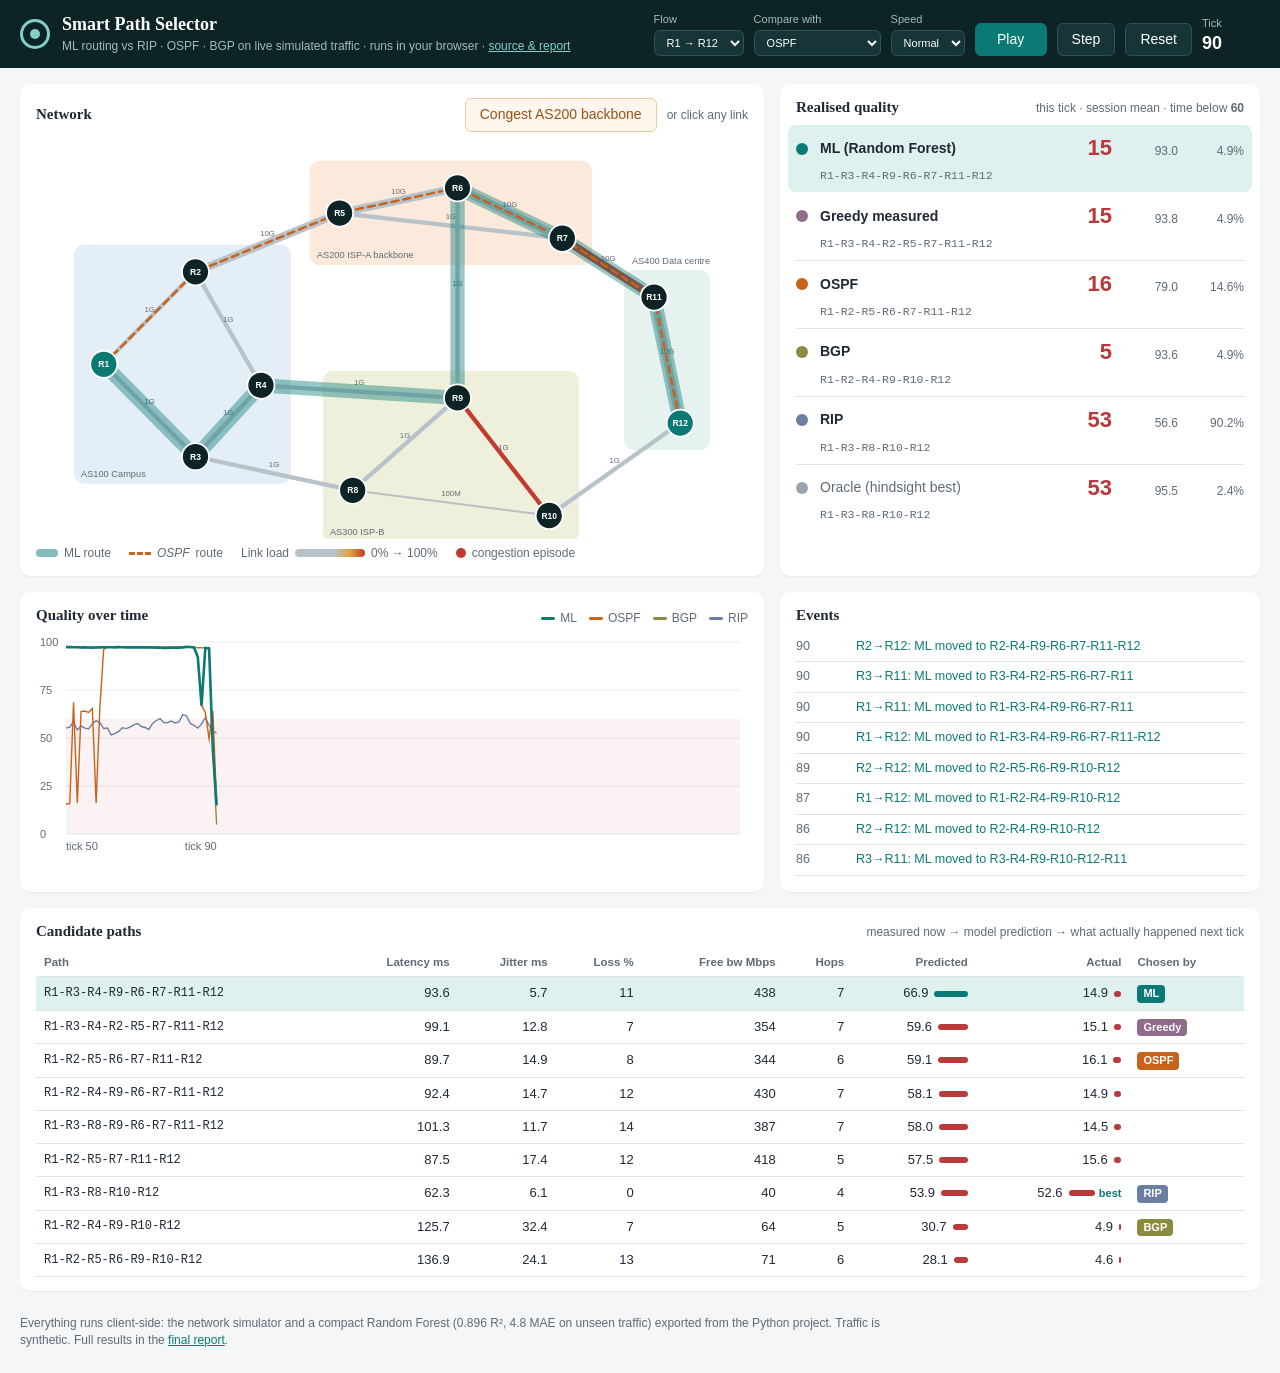
==== index.html @ cd4e0105 "Published the live dashboard from 7b8ee33" ====
<!doctype html>
<html lang="en">
<head>
  <meta charset="utf-8">
  <meta name="viewport" content="width=device-width, initial-scale=1">
  <title>Smart Path Selector · Live</title>
  <link rel="stylesheet" href="style.css">
</head>
<body>
  <header class="bar">
    <div class="brand">
      <span class="logo" aria-hidden="true"></span>
      <div>
        <h1>Smart Path Selector</h1>
        <p>ML routing vs RIP · OSPF · BGP on live simulated traffic · runs in your browser · <a href="https://github.com/K-RANGARAJAN/smart-path-selector">source &amp; report</a></p>
      </div>
    </div>
    <div class="controls">
      <label>Flow
        <select id="flow"></select>
      </label>
      <label>Compare with
        <select id="compare">
          <option>OSPF</option><option>BGP</option><option>RIP</option><option>Greedy measured</option>
        </select>
      </label>
      <label>Speed
        <select id="speed">
          <option value="900">Slow</option><option value="400" selected>Normal</option><option value="120">Fast</option>
        </select>
      </label>
      <button id="play" class="primary" type="button">Play</button>
      <button id="step" type="button">Step</button>
      <button id="reset" type="button" title="Restart with new random traffic">Reset</button>
      <div class="tick"><span>Tick</span><strong id="tick">–</strong></div>
    </div>
  </header>

  <main>
    <section class="card topo">
      <div class="card-head">
        <h2>Network</h2>
        <div class="head-actions">
          <button id="congest-backbone" class="warn" type="button">Congest AS200 backbone</button>
          <span class="hint">or click any link</span>
        </div>
      </div>
      <svg id="topology" viewBox="0 0 1000 560" role="img" aria-label="Network topology with link utilisation"></svg>
      <div class="legend">
        <span><i class="swatch ml"></i>ML route</span>
        <span><i class="swatch cmp"></i><em id="cmp-name">OSPF</em> route</span>
        <span class="scale">Link load <i class="grad"></i> 0% → 100%</span>
        <span><i class="pulse"></i>congestion episode</span>
      </div>
    </section>

    <section class="card board">
      <div class="card-head"><h2>Realised quality</h2><span class="hint">this tick · session mean · time below <b id="poor-th">60</b></span></div>
      <div id="scoreboard"></div>
    </section>

    <section class="card chart">
      <div class="card-head"><h2>Quality over time</h2><div id="chart-legend" class="chart-legend"></div></div>
      <canvas id="chart" height="220"></canvas>
    </section>

    <section class="card events">
      <div class="card-head"><h2>Events</h2></div>
      <ol id="events"></ol>
    </section>

    <section class="card paths">
      <div class="card-head"><h2>Candidate paths</h2><span class="hint">measured now → model prediction → what actually happened next tick</span></div>
      <div class="table-wrap">
        <table>
          <thead><tr>
            <th>Path</th><th class="num">Latency ms</th><th class="num">Jitter ms</th><th class="num">Loss %</th>
            <th class="num">Free bw Mbps</th><th class="num">Hops</th><th class="num">Predicted</th><th class="num">Actual</th><th>Chosen by</th>
          </tr></thead>
          <tbody id="candidates"></tbody>
        </table>
      </div>
    </section>
  </main>
  
  <footer class="site-note">
    Everything runs client-side: the network simulator and a compact Random Forest (0.896 R², 4.8 MAE on unseen traffic)
    exported from the Python project. Traffic is synthetic. Full results in the
    <a href="https://github.com/K-RANGARAJAN/smart-path-selector/blob/main/docs/Final_Report.md">final report</a>.
  </footer>
  <script>window.SMARTPATH_STATIC = true;</script>
  <script src="sim.js"></script>
  
  <script src="app.js"></script>
</body>
</html>
---- style.css ----
:root {
  --ink: #1f2933; --muted: #5f6b76; --line: #dfe4e8; --bg: #f4f6f7; --card: #ffffff;
  --teal: #0b7a75; --teal-soft: #dff1ef; --amber: #d9822b; --red: #b83a3a;
  --ml: #0b7a75; --greedy: #8e6c8a; --ospf: #c9621a; --bgp: #8c8a3e; --rip: #6b7fa3; --oracle: #9aa5b1;
  --night: #0e2326;
}
* { box-sizing: border-box; }
body { margin: 0; font: 14px/1.4 -apple-system, "Segoe UI", Calibri, Roboto, sans-serif; color: var(--ink); background: var(--bg); }
button, select { font: inherit; }

.bar { display: flex; flex-wrap: wrap; gap: 12px 24px; align-items: center; justify-content: space-between;
  padding: 12px 20px; background: var(--night); color: #fff; position: sticky; top: 0; z-index: 5; }
.brand { display: flex; gap: 12px; align-items: center; }
.brand h1 { margin: 0; font: 600 18px/1.2 Cambria, Georgia, serif; }
.brand p { margin: 2px 0 0; color: #9fbdba; font-size: 12px; }
.logo { width: 30px; height: 30px; border-radius: 50%; border: 3px solid #7fd1c7; position: relative; }
.logo::after { content: ""; position: absolute; inset: 7px; border-radius: 50%; background: #7fd1c7; }
.controls { display: flex; flex-wrap: wrap; gap: 10px; align-items: end; }
.controls label { display: flex; flex-direction: column; gap: 3px; font-size: 11px; color: #9fbdba; }
.controls select { background: #173437; color: #fff; border: 1px solid #2f5256; border-radius: 6px; padding: 5px 8px; }
button { border: 1px solid #2f5256; background: #173437; color: #fff; border-radius: 6px; padding: 6px 14px; cursor: pointer; }
button:hover { border-color: #7fd1c7; }
button.primary { background: var(--teal); border-color: var(--teal); min-width: 72px; }
button.warn { background: #fff6ee; color: #9a5213; border-color: #f0c9a3; }
button.warn:hover { border-color: var(--amber); }
.tick { display: flex; flex-direction: column; font-size: 11px; color: #9fbdba; min-width: 58px; }
.tick strong { color: #fff; font-size: 18px; font-variant-numeric: tabular-nums; }

main { display: grid; gap: 16px; padding: 16px 20px 24px; grid-template-columns: minmax(0, 1.55fr) minmax(0, 1fr); }
.card { background: var(--card); border-radius: 10px; padding: 14px 16px; box-shadow: 0 1px 2px rgba(16, 42, 46, .06); min-width: 0; }
.card-head { display: flex; flex-wrap: wrap; gap: 6px 12px; align-items: baseline; justify-content: space-between; margin-bottom: 8px; }
.card h2 { margin: 0; font: 600 15px/1.2 Cambria, Georgia, serif; }
.hint { color: var(--muted); font-size: 12px; }
.head-actions { display: flex; gap: 10px; align-items: center; }
.paths { grid-column: 1 / -1; }
@media (max-width: 980px) { main { grid-template-columns: 1fr; } }

#topology { width: 100%; height: auto; display: block; }
#topology .as-box { stroke: none; }
#topology .as-label { fill: var(--muted); font-size: 13px; }
#topology .link { stroke-linecap: round; cursor: pointer; transition: stroke .3s; }
#topology .link-hit { stroke: transparent; stroke-width: 22; cursor: pointer; }
#topology .link-hit:hover + .link, #topology .link:hover { filter: brightness(.85); }
#topology .ml-path { fill: none; stroke: var(--ml); stroke-opacity: .42; stroke-width: 20; stroke-linecap: round; stroke-linejoin: round; pointer-events: none; }
#topology .cmp-path { fill: none; stroke-width: 3.5; stroke-dasharray: 10 7; stroke-linecap: round; stroke-linejoin: round; pointer-events: none; }
#topology .router circle { fill: var(--night); stroke: #fff; stroke-width: 2.5; }
#topology .router.endpoint circle { fill: var(--teal); }
#topology .router text { fill: #fff; font-size: 12px; font-weight: 700; text-anchor: middle; dominant-baseline: central; pointer-events: none; }
#topology .cap { font-size: 11px; fill: var(--muted); text-anchor: middle; pointer-events: none; }
#topology .congested { animation: pulse 1s ease-in-out infinite; }
@keyframes pulse { 50% { stroke-opacity: .45; } }
.legend { display: flex; flex-wrap: wrap; gap: 6px 18px; font-size: 12px; color: var(--muted); margin-top: 6px; }
.legend span { display: inline-flex; align-items: center; gap: 6px; }
.swatch { display: inline-block; width: 22px; height: 8px; border-radius: 4px; }
.swatch.ml { background: rgba(11, 122, 117, .5); }
.swatch.cmp { height: 0; border-top: 3px dashed var(--ospf); border-radius: 0; }
.grad { display: inline-block; width: 70px; height: 8px; border-radius: 4px; background: linear-gradient(90deg, #b8c2c9, #b8c2c9 55%, #e0a53c 78%, #c23b2e); }
.pulse { width: 10px; height: 10px; border-radius: 50%; background: #c23b2e; animation: pulse 1s infinite; display: inline-block; }

.row { display: grid; grid-template-columns: 14px minmax(0, 1fr) auto; gap: 4px 10px; align-items: center; padding: 8px 0; border-top: 1px solid var(--line); }
.row:first-child { border-top: 0; }
.row .dot { width: 12px; height: 12px; border-radius: 50%; }
.row .name { font-weight: 600; }
.row .path { grid-column: 2 / 4; color: var(--muted); font-size: 11.5px; font-family: ui-monospace, Menlo, monospace; overflow-wrap: anywhere; }
.row .nums { display: flex; gap: 14px; align-items: baseline; font-variant-numeric: tabular-nums; }
.row .q { font-size: 22px; font-weight: 700; min-width: 48px; text-align: right; }
.row .q.bad { color: var(--red); }
.row .m, .row .p { font-size: 12px; color: var(--muted); min-width: 52px; text-align: right; }
.row.ml { background: var(--teal-soft); margin: 0 -8px; padding-left: 8px; padding-right: 8px; border-radius: 8px; border-top-color: transparent; }
.row.ml + .row { border-top-color: transparent; }
.row.oracle .name { color: var(--muted); font-weight: 500; }

#chart { width: 100%; display: block; }
.chart-legend { display: flex; flex-wrap: wrap; gap: 4px 12px; font-size: 12px; color: var(--muted); }
.chart-legend span { display: inline-flex; gap: 5px; align-items: center; }
.chart-legend i { width: 14px; height: 3px; border-radius: 2px; display: inline-block; }

#events { list-style: none; margin: 0; padding: 0; max-height: 246px; overflow-y: auto; }
#events li { display: grid; grid-template-columns: 52px 1fr; gap: 8px; padding: 6px 0; border-top: 1px solid var(--line); font-size: 12.5px; }
#events li:first-child { border-top: 0; }
#events .t { color: var(--muted); font-variant-numeric: tabular-nums; }
#events .congestion { color: #9a5213; }
#events .switch { color: var(--teal); }

.table-wrap { overflow-x: auto; }
table { width: 100%; border-collapse: collapse; font-size: 13px; }
th { text-align: left; font-size: 11.5px; color: var(--muted); font-weight: 600; padding: 6px 8px; border-bottom: 1px solid var(--line); white-space: nowrap; }
td { padding: 7px 8px; border-bottom: 1px solid var(--line); white-space: nowrap; }
td.path { font-family: ui-monospace, Menlo, monospace; font-size: 12px; }
.num { text-align: right; font-variant-numeric: tabular-nums; }
tr.ml-choice td { background: var(--teal-soft); }
td .bar-cell { display: inline-flex; align-items: center; gap: 6px; justify-content: flex-end; }
td .mini { display: inline-block; height: 6px; border-radius: 3px; background: var(--teal); }
td .mini.bad { background: var(--red); }
.badge { display: inline-block; font-size: 11px; font-weight: 600; color: #fff; border-radius: 4px; padding: 1px 6px; margin-right: 4px; }
.best { color: var(--teal); font-weight: 700; font-size: 11px; margin-left: 4px; }

.brand p a { color: #7fd1c7; }
.site-note { padding: 0 20px 24px; color: var(--muted); font-size: 12px; max-width: 900px; }
.site-note a { color: var(--teal); }
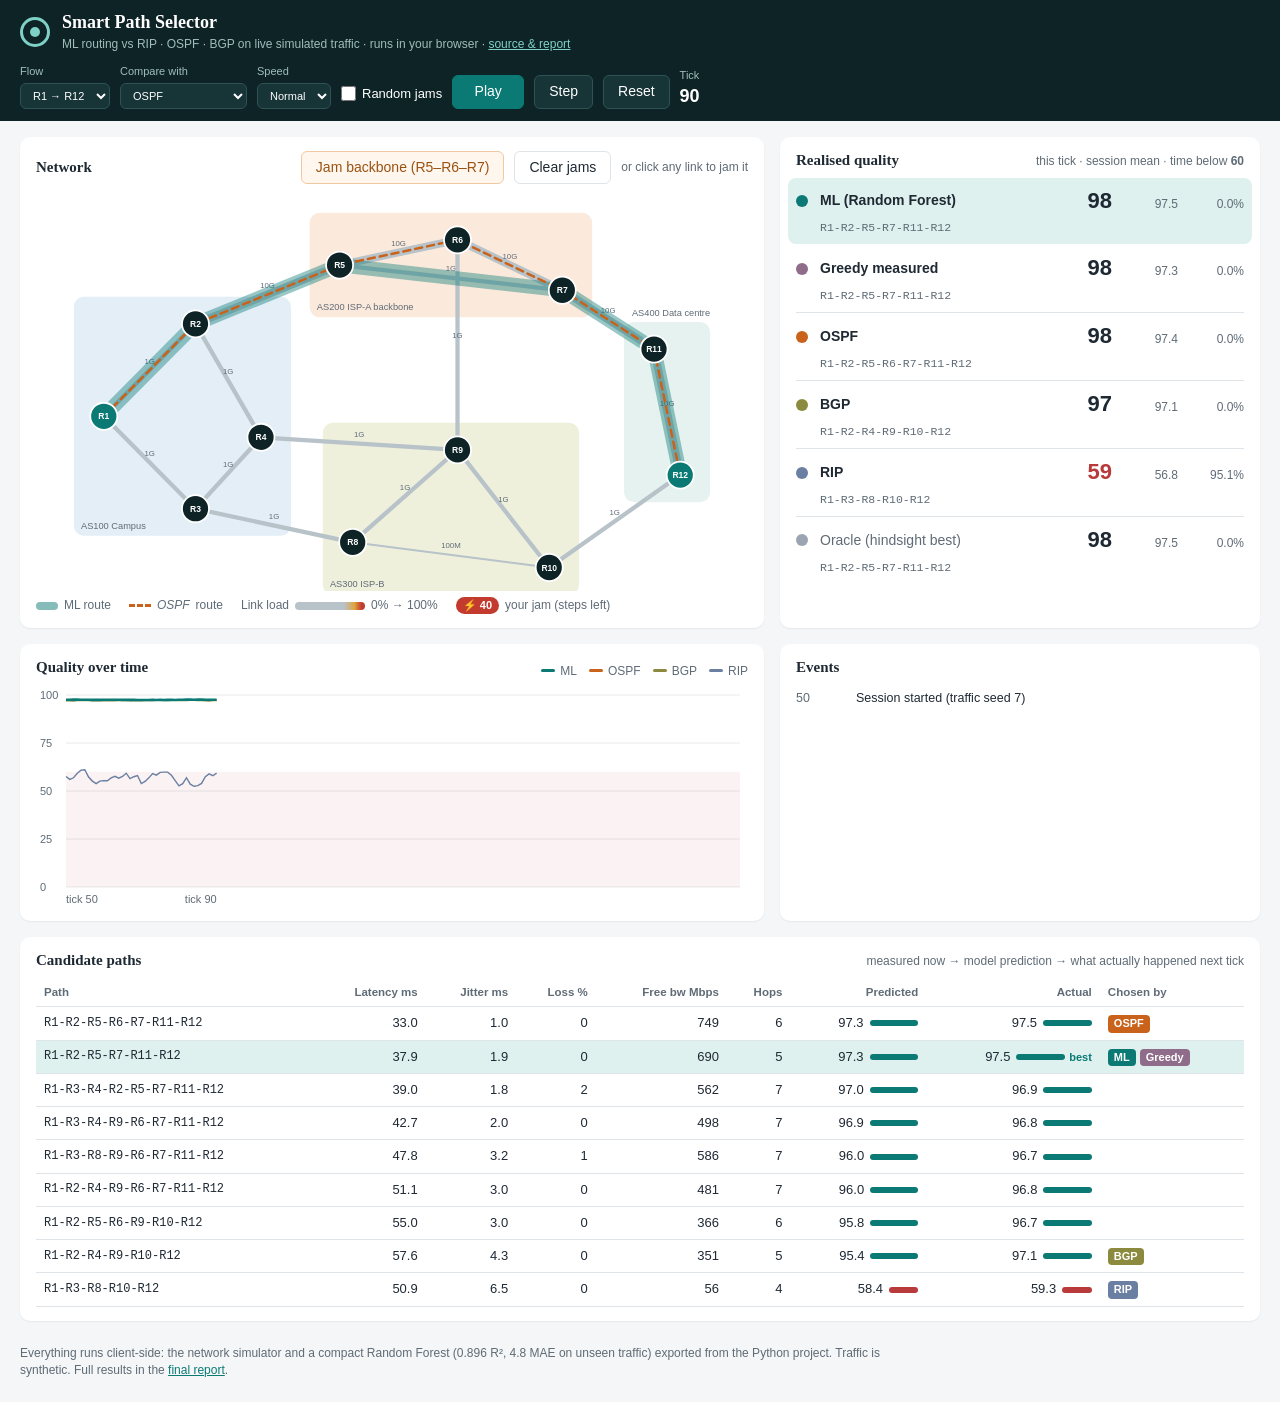
==== commit d17c3d4d: "Published the live dashboard from fcfa684" ====
--- a/index.html
+++ b/index.html
@@ -29,6 +29,9 @@
           <option value="900">Slow</option><option value="400" selected>Normal</option><option value="120">Fast</option>
         </select>
       </label>
+      <label class="toggle" title="The simulator also creates traffic jams by itself, like a real network. Turn off for a controlled demo.">
+        <input id="random-jams" type="checkbox"> Random jams
+      </label>
       <button id="play" class="primary" type="button">Play</button>
       <button id="step" type="button">Step</button>
       <button id="reset" type="button" title="Restart with new random traffic">Reset</button>
@@ -41,8 +44,9 @@
       <div class="card-head">
         <h2>Network</h2>
         <div class="head-actions">
-          <button id="congest-backbone" class="warn" type="button">Congest AS200 backbone</button>
-          <span class="hint">or click any link</span>
+          <button id="congest-backbone" class="warn" type="button">Jam backbone (R5–R6–R7)</button>
+          <button id="clear-jams" class="plain" type="button">Clear jams</button>
+          <span class="hint">or click any link to jam it</span>
         </div>
       </div>
       <svg id="topology" viewBox="0 0 1000 560" role="img" aria-label="Network topology with link utilisation"></svg>
@@ -50,7 +54,7 @@
         <span><i class="swatch ml"></i>ML route</span>
         <span><i class="swatch cmp"></i><em id="cmp-name">OSPF</em> route</span>
         <span class="scale">Link load <i class="grad"></i> 0% → 100%</span>
-        <span><i class="pulse"></i>congestion episode</span>
+        <span><i class="jam-chip">⚡ 40</i>your jam (steps left)</span>
       </div>
     </section>
 
--- a/style.css
+++ b/style.css
@@ -23,6 +23,9 @@
 button.primary { background: var(--teal); border-color: var(--teal); min-width: 72px; }
 button.warn { background: #fff6ee; color: #9a5213; border-color: #f0c9a3; }
 button.warn:hover { border-color: var(--amber); }
+button.plain { background: #fff; color: var(--ink); border-color: var(--line); }
+button.plain:hover { border-color: var(--muted); }
+#events .cleared { color: var(--muted); }
 .tick { display: flex; flex-direction: column; font-size: 11px; color: #9fbdba; min-width: 58px; }
 .tick strong { color: #fff; font-size: 18px; font-variant-numeric: tabular-nums; }
 
@@ -40,7 +43,7 @@
 #topology .as-label { fill: var(--muted); font-size: 13px; }
 #topology .link { stroke-linecap: round; cursor: pointer; transition: stroke .3s; }
 #topology .link-hit { stroke: transparent; stroke-width: 22; cursor: pointer; }
-#topology .link-hit:hover + .link, #topology .link:hover { filter: brightness(.85); }
+#topology [data-link]:hover .link { filter: brightness(.8); }
 #topology .ml-path { fill: none; stroke: var(--ml); stroke-opacity: .42; stroke-width: 20; stroke-linecap: round; stroke-linejoin: round; pointer-events: none; }
 #topology .cmp-path { fill: none; stroke-width: 3.5; stroke-dasharray: 10 7; stroke-linecap: round; stroke-linejoin: round; pointer-events: none; }
 #topology .router circle { fill: var(--night); stroke: #fff; stroke-width: 2.5; }
@@ -54,7 +57,14 @@
 .swatch { display: inline-block; width: 22px; height: 8px; border-radius: 4px; }
 .swatch.ml { background: rgba(11, 122, 117, .5); }
 .swatch.cmp { height: 0; border-top: 3px dashed var(--ospf); border-radius: 0; }
-.grad { display: inline-block; width: 70px; height: 8px; border-radius: 4px; background: linear-gradient(90deg, #b8c2c9, #b8c2c9 55%, #e0a53c 78%, #c23b2e); }
+.grad { display: inline-block; width: 70px; height: 8px; border-radius: 4px; background: linear-gradient(90deg, #b8c2c9, #b8c2c9 70%, #e0a53c 85%, #c23b2e 95%); }
+.controls label.toggle { flex-direction: row; align-items: center; gap: 6px; color: #fff; font-size: 13px; padding-bottom: 6px; cursor: pointer; }
+.controls label.toggle input { accent-color: #7fd1c7; width: 15px; height: 15px; margin: 0; }
+#topology [data-link] { cursor: pointer; }
+#topology .jam-marker rect { fill: #c23b2e; }
+#topology .jam-marker text { fill: #fff; font-size: 12px; font-weight: 700; text-anchor: middle; dominant-baseline: central; }
+#topology .jam-marker { pointer-events: none; }
+.jam-chip { font-style: normal; background: #c23b2e; color: #fff; font-weight: 700; font-size: 11px; border-radius: 9px; padding: 1px 7px; }
 .pulse { width: 10px; height: 10px; border-radius: 50%; background: #c23b2e; animation: pulse 1s infinite; display: inline-block; }
 
 .row { display: grid; grid-template-columns: 14px minmax(0, 1fr) auto; gap: 4px 10px; align-items: center; padding: 8px 0; border-top: 1px solid var(--line); }
